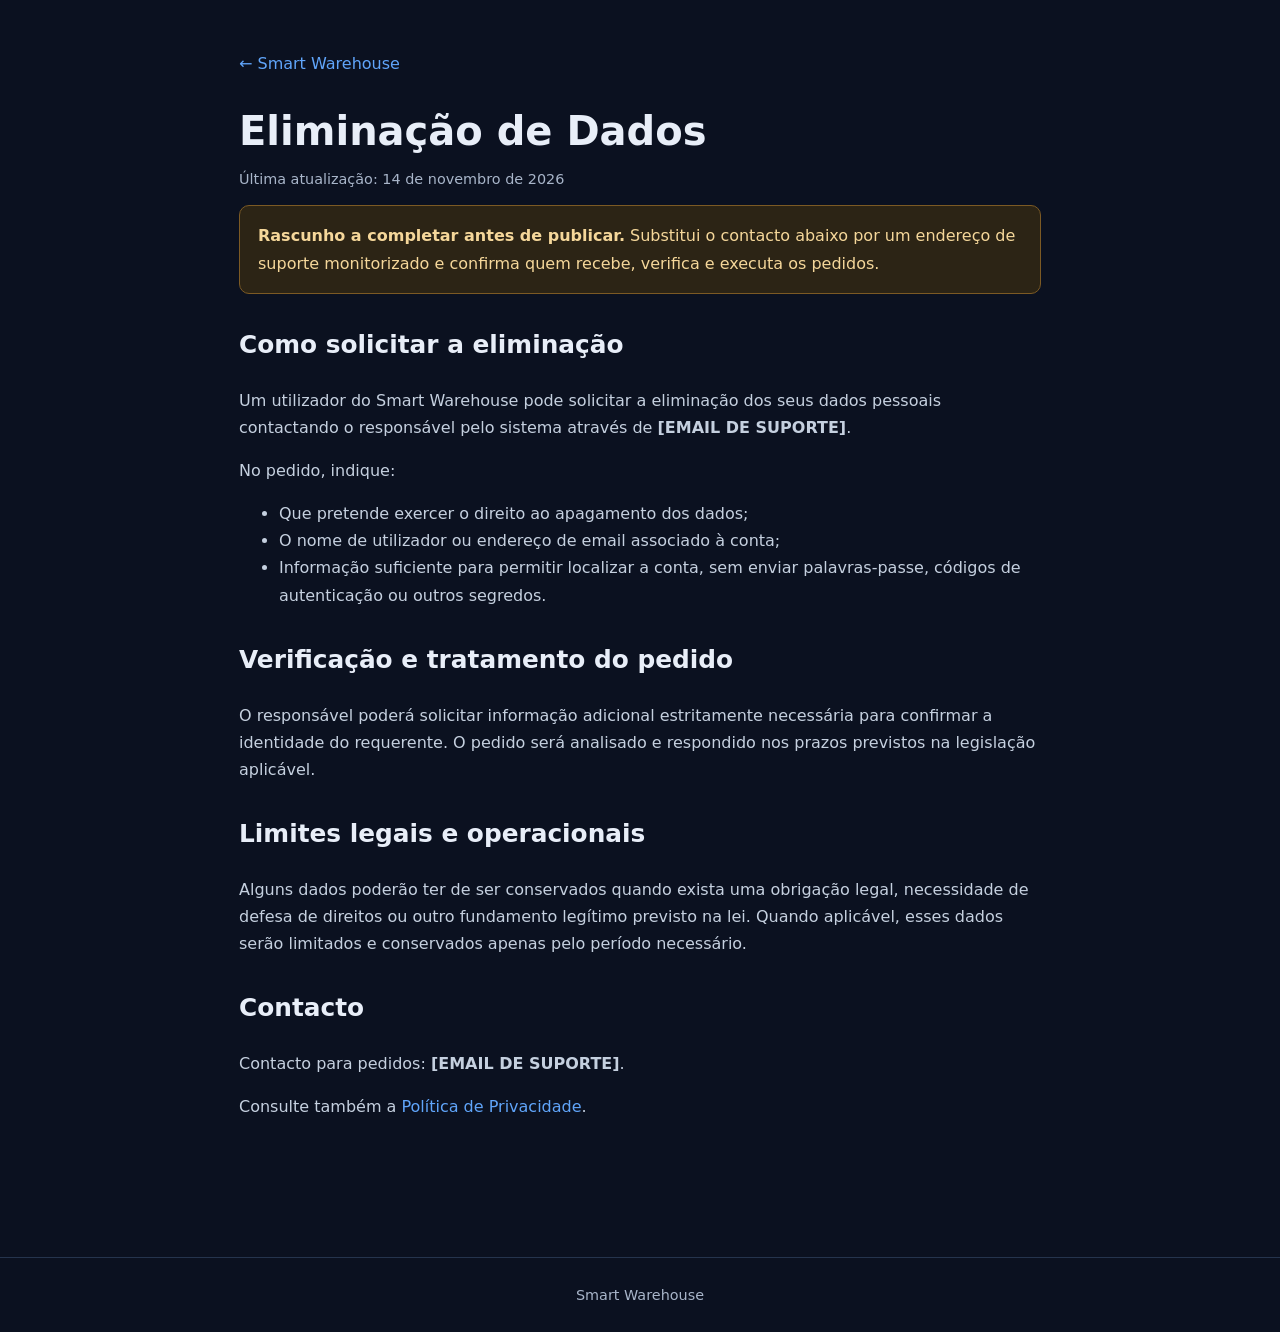
==== data-deletion.html @ b4e88074 "Add files via upload" ====
<!doctype html>
<html lang="pt-PT">
<head><meta charset="utf-8"><meta name="viewport" content="width=device-width, initial-scale=1"><title>Eliminação de Dados — Smart Warehouse</title><link rel="stylesheet" href="style.css"></head>
<body><article>
<a class="back" href="index.html">← Smart Warehouse</a>
<h1>Eliminação de Dados</h1>
<p class="updated">Última atualização: 14 de novembro de 2026</p>
<div class="notice"><strong>Rascunho a completar antes de publicar.</strong> Substitui o contacto abaixo por um endereço de suporte monitorizado e confirma quem recebe, verifica e executa os pedidos.</div>
<h2>Como solicitar a eliminação</h2>
<p>Um utilizador do Smart Warehouse pode solicitar a eliminação dos seus dados pessoais contactando o responsável pelo sistema através de <strong>[EMAIL DE SUPORTE]</strong>.</p>
<p>No pedido, indique:</p>
<ul><li>Que pretende exercer o direito ao apagamento dos dados;</li><li>O nome de utilizador ou endereço de email associado à conta;</li><li>Informação suficiente para permitir localizar a conta, sem enviar palavras-passe, códigos de autenticação ou outros segredos.</li></ul>
<h2>Verificação e tratamento do pedido</h2>
<p>O responsável poderá solicitar informação adicional estritamente necessária para confirmar a identidade do requerente. O pedido será analisado e respondido nos prazos previstos na legislação aplicável.</p>
<h2>Limites legais e operacionais</h2>
<p>Alguns dados poderão ter de ser conservados quando exista uma obrigação legal, necessidade de defesa de direitos ou outro fundamento legítimo previsto na lei. Quando aplicável, esses dados serão limitados e conservados apenas pelo período necessário.</p>
<h2>Contacto</h2>
<p>Contacto para pedidos: <strong>[EMAIL DE SUPORTE]</strong>.</p>
<p>Consulte também a <a href="privacy.html">Política de Privacidade</a>.</p>
</article><footer>Smart Warehouse</footer></body></html>
---- style.css ----
:root{color-scheme:dark;--bg:#0b1120;--panel:#111c30;--text:#e8eef8;--muted:#a8b5c9;--accent:#60a5fa}
*{box-sizing:border-box}
body{margin:0;background:var(--bg);color:var(--text);font:16px/1.7 system-ui,-apple-system,BlinkMacSystemFont,"Segoe UI",sans-serif}
a{color:var(--accent);text-decoration:none}
a:hover{text-decoration:underline}
.hero{min-height:440px;background:radial-gradient(ellipse at 80% 20%,#1e3a8a 0,transparent 45%),linear-gradient(135deg,#101b31,#0b1120)}
nav{max-width:1050px;margin:auto;padding:26px 24px;display:flex;justify-content:space-between;align-items:center}
.brand{font-weight:750;letter-spacing:.02em;color:#fff}
.hero main{max-width:1050px;margin:70px auto 0;padding:0 24px 70px}
.eyebrow{color:#93c5fd;font-size:.8rem;font-weight:700;letter-spacing:.18em}
h1{font-size:clamp(2.8rem,7vw,5rem);line-height:1.05;margin:.2em 0}
.lead{max-width:700px;color:#cbd5e1;font-size:1.2rem}
.button{display:inline-block;margin-top:18px;padding:12px 18px;border-radius:10px;background:#2563eb;color:white;font-weight:650}
.content{max-width:1000px;margin:55px auto;padding:0 24px 70px}
h2{margin-top:35px;font-size:1.55rem}
p,li{color:#c5d0df}
.cards{display:grid;grid-template-columns:repeat(auto-fit,minmax(220px,1fr));gap:16px;margin-top:20px}
.card{display:flex;flex-direction:column;gap:8px;background:var(--panel);padding:22px;border:1px solid #25344d;border-radius:14px;color:var(--text)}
.card span{color:var(--muted);font-size:.94rem}
article{max-width:850px;margin:50px auto;padding:0 24px 70px}
article h1{font-size:2.5rem}
article h2{margin-top:30px}
.updated{color:var(--muted);font-size:.9rem}
footer{text-align:center;border-top:1px solid #25344d;padding:25px;color:var(--muted);font-size:.9rem}
.back{display:inline-block;margin-bottom:25px}
.notice{padding:16px 18px;border:1px solid #7c5a24;background:#2c2415;border-radius:10px;color:#f5d79a}
@media(max-width:600px){.hero main{margin-top:45px}nav{gap:16px}}
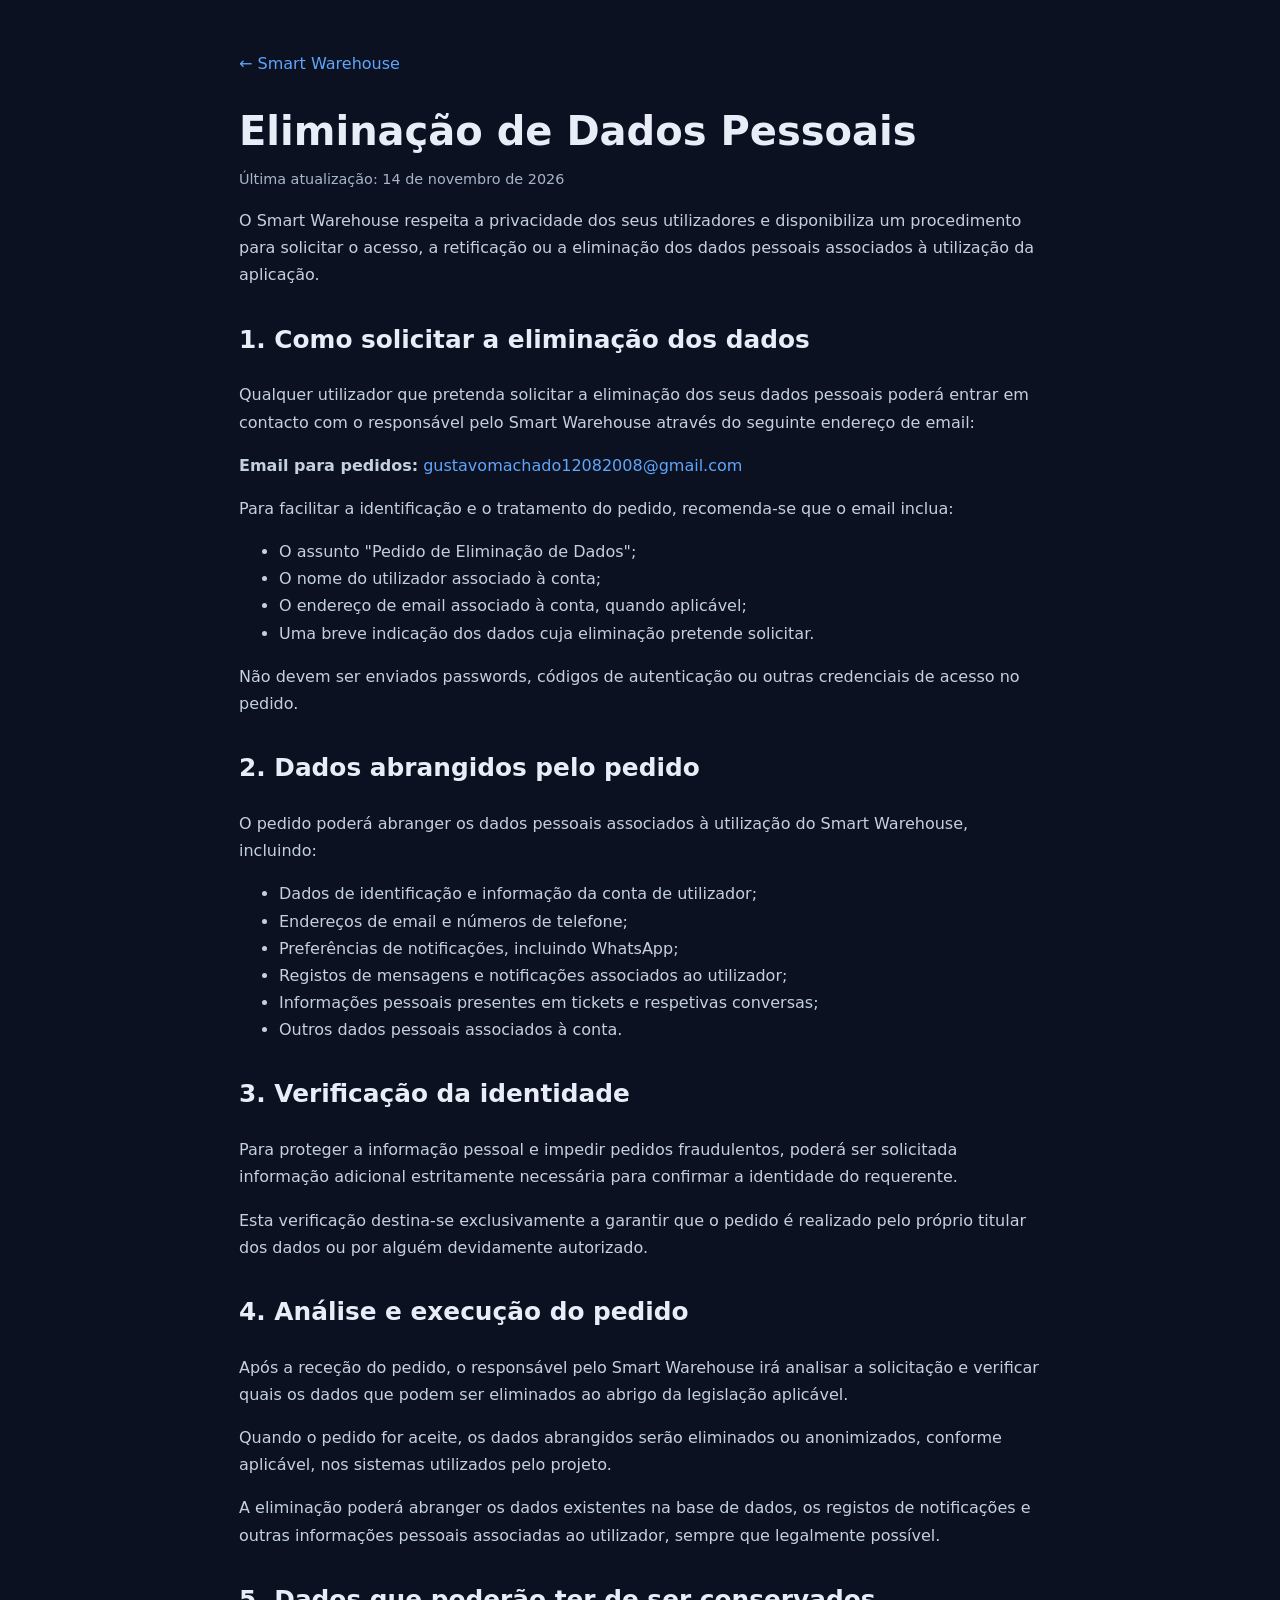
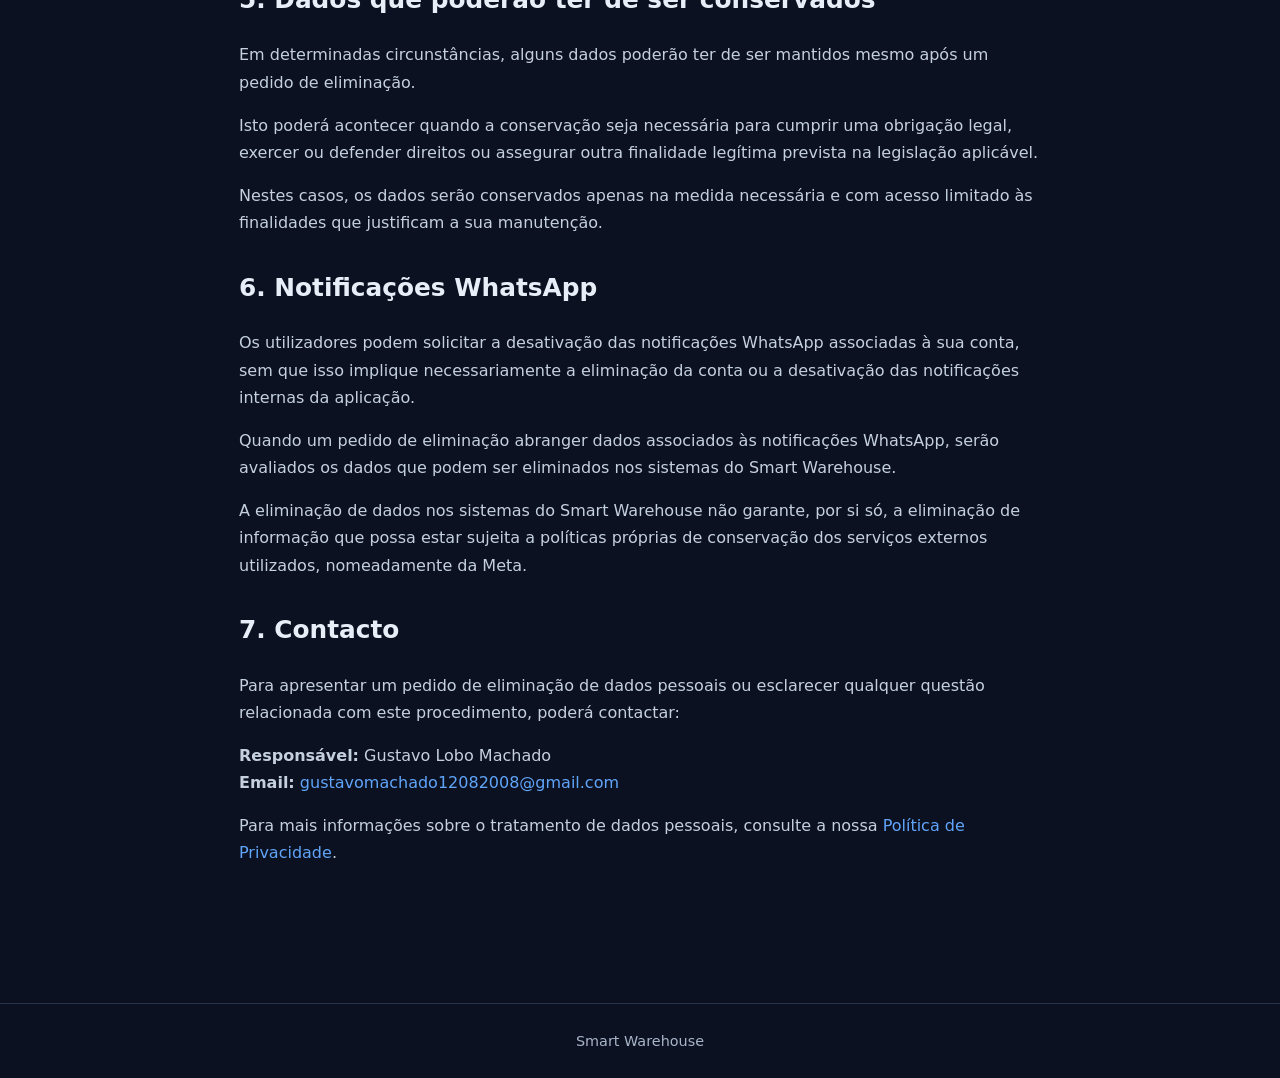
==== commit d8b37f5f: "Revise data deletion instructions and contact details Updated the data deletion page to include deta" ====
--- a/data-deletion.html
+++ b/data-deletion.html
@@ -1,20 +1,185 @@
+
 <!doctype html>
 <html lang="pt-PT">
-<head><meta charset="utf-8"><meta name="viewport" content="width=device-width, initial-scale=1"><title>Eliminação de Dados — Smart Warehouse</title><link rel="stylesheet" href="style.css"></head>
-<body><article>
+
+<head>
+    <meta charset="utf-8">
+    <meta name="viewport" content="width=device-width, initial-scale=1">
+    <meta name="description" content="Instruções para solicitar a eliminação de dados pessoais no Smart Warehouse.">
+    <title>Eliminação de Dados — Smart Warehouse</title>
+    <link rel="stylesheet" href="style.css">
+</head>
+
+<body>
+
+<article>
+
 <a class="back" href="index.html">← Smart Warehouse</a>
-<h1>Eliminação de Dados</h1>
+
+<h1>Eliminação de Dados Pessoais</h1>
+
 <p class="updated">Última atualização: 14 de novembro de 2026</p>
-<div class="notice"><strong>Rascunho a completar antes de publicar.</strong> Substitui o contacto abaixo por um endereço de suporte monitorizado e confirma quem recebe, verifica e executa os pedidos.</div>
-<h2>Como solicitar a eliminação</h2>
-<p>Um utilizador do Smart Warehouse pode solicitar a eliminação dos seus dados pessoais contactando o responsável pelo sistema através de <strong>[EMAIL DE SUPORTE]</strong>.</p>
-<p>No pedido, indique:</p>
-<ul><li>Que pretende exercer o direito ao apagamento dos dados;</li><li>O nome de utilizador ou endereço de email associado à conta;</li><li>Informação suficiente para permitir localizar a conta, sem enviar palavras-passe, códigos de autenticação ou outros segredos.</li></ul>
-<h2>Verificação e tratamento do pedido</h2>
-<p>O responsável poderá solicitar informação adicional estritamente necessária para confirmar a identidade do requerente. O pedido será analisado e respondido nos prazos previstos na legislação aplicável.</p>
-<h2>Limites legais e operacionais</h2>
-<p>Alguns dados poderão ter de ser conservados quando exista uma obrigação legal, necessidade de defesa de direitos ou outro fundamento legítimo previsto na lei. Quando aplicável, esses dados serão limitados e conservados apenas pelo período necessário.</p>
-<h2>Contacto</h2>
-<p>Contacto para pedidos: <strong>[EMAIL DE SUPORTE]</strong>.</p>
-<p>Consulte também a <a href="privacy.html">Política de Privacidade</a>.</p>
-</article><footer>Smart Warehouse</footer></body></html>
+
+<p>
+    O Smart Warehouse respeita a privacidade dos seus utilizadores
+    e disponibiliza um procedimento para solicitar o acesso,
+    a retificação ou a eliminação dos dados pessoais associados
+    à utilização da aplicação.
+</p>
+
+<h2>1. Como solicitar a eliminação dos dados</h2>
+
+<p>
+    Qualquer utilizador que pretenda solicitar a eliminação dos
+    seus dados pessoais poderá entrar em contacto com o responsável
+    pelo Smart Warehouse através do seguinte endereço de email:
+</p>
+
+<p>
+    <strong>Email para pedidos:</strong>
+    <a href="mailto:gustavomachado12082008@gmail.com">
+        gustavomachado12082008@gmail.com
+    </a>
+</p>
+
+<p>
+    Para facilitar a identificação e o tratamento do pedido,
+    recomenda-se que o email inclua:
+</p>
+
+<ul>
+    <li>O assunto "Pedido de Eliminação de Dados";</li>
+    <li>O nome do utilizador associado à conta;</li>
+    <li>O endereço de email associado à conta, quando aplicável;</li>
+    <li>Uma breve indicação dos dados cuja eliminação pretende solicitar.</li>
+</ul>
+
+<p>
+    Não devem ser enviados passwords, códigos de autenticação
+    ou outras credenciais de acesso no pedido.
+</p>
+
+<h2>2. Dados abrangidos pelo pedido</h2>
+
+<p>
+    O pedido poderá abranger os dados pessoais associados
+    à utilização do Smart Warehouse, incluindo:
+</p>
+
+<ul>
+    <li>Dados de identificação e informação da conta de utilizador;</li>
+    <li>Endereços de email e números de telefone;</li>
+    <li>Preferências de notificações, incluindo WhatsApp;</li>
+    <li>Registos de mensagens e notificações associados ao utilizador;</li>
+    <li>Informações pessoais presentes em tickets e respetivas conversas;</li>
+    <li>Outros dados pessoais associados à conta.</li>
+</ul>
+
+<h2>3. Verificação da identidade</h2>
+
+<p>
+    Para proteger a informação pessoal e impedir pedidos
+    fraudulentos, poderá ser solicitada informação adicional
+    estritamente necessária para confirmar a identidade
+    do requerente.
+</p>
+
+<p>
+    Esta verificação destina-se exclusivamente a garantir
+    que o pedido é realizado pelo próprio titular dos dados
+    ou por alguém devidamente autorizado.
+</p>
+
+<h2>4. Análise e execução do pedido</h2>
+
+<p>
+    Após a receção do pedido, o responsável pelo Smart Warehouse
+    irá analisar a solicitação e verificar quais os dados
+    que podem ser eliminados ao abrigo da legislação aplicável.
+</p>
+
+<p>
+    Quando o pedido for aceite, os dados abrangidos serão
+    eliminados ou anonimizados, conforme aplicável, nos sistemas
+    utilizados pelo projeto.
+</p>
+
+<p>
+    A eliminação poderá abranger os dados existentes na base
+    de dados, os registos de notificações e outras informações
+    pessoais associadas ao utilizador, sempre que legalmente
+    possível.
+</p>
+
+<h2>5. Dados que poderão ter de ser conservados</h2>
+
+<p>
+    Em determinadas circunstâncias, alguns dados poderão
+    ter de ser mantidos mesmo após um pedido de eliminação.
+</p>
+
+<p>
+    Isto poderá acontecer quando a conservação seja necessária
+    para cumprir uma obrigação legal, exercer ou defender
+    direitos ou assegurar outra finalidade legítima prevista
+    na legislação aplicável.
+</p>
+
+<p>
+    Nestes casos, os dados serão conservados apenas na medida
+    necessária e com acesso limitado às finalidades que
+    justificam a sua manutenção.
+</p>
+
+<h2>6. Notificações WhatsApp</h2>
+
+<p>
+    Os utilizadores podem solicitar a desativação das notificações
+    WhatsApp associadas à sua conta, sem que isso implique
+    necessariamente a eliminação da conta ou a desativação
+    das notificações internas da aplicação.
+</p>
+
+<p>
+    Quando um pedido de eliminação abranger dados associados
+    às notificações WhatsApp, serão avaliados os dados que
+    podem ser eliminados nos sistemas do Smart Warehouse.
+</p>
+
+<p>
+    A eliminação de dados nos sistemas do Smart Warehouse
+    não garante, por si só, a eliminação de informação que
+    possa estar sujeita a políticas próprias de conservação
+    dos serviços externos utilizados, nomeadamente da Meta.
+</p>
+
+<h2>7. Contacto</h2>
+
+<p>
+    Para apresentar um pedido de eliminação de dados pessoais
+    ou esclarecer qualquer questão relacionada com este
+    procedimento, poderá contactar:
+</p>
+
+<p>
+    <strong>Responsável:</strong> Gustavo Lobo Machado<br>
+    <strong>Email:</strong>
+    <a href="mailto:gustavomachado12082008@gmail.com">
+        gustavomachado12082008@gmail.com
+    </a>
+</p>
+
+<p>
+    Para mais informações sobre o tratamento de dados pessoais,
+    consulte a nossa
+    <a href="privacy.html">Política de Privacidade</a>.
+</p>
+
+</article>
+
+<footer>
+    Smart Warehouse
+</footer>
+
+</body>
+</html>
